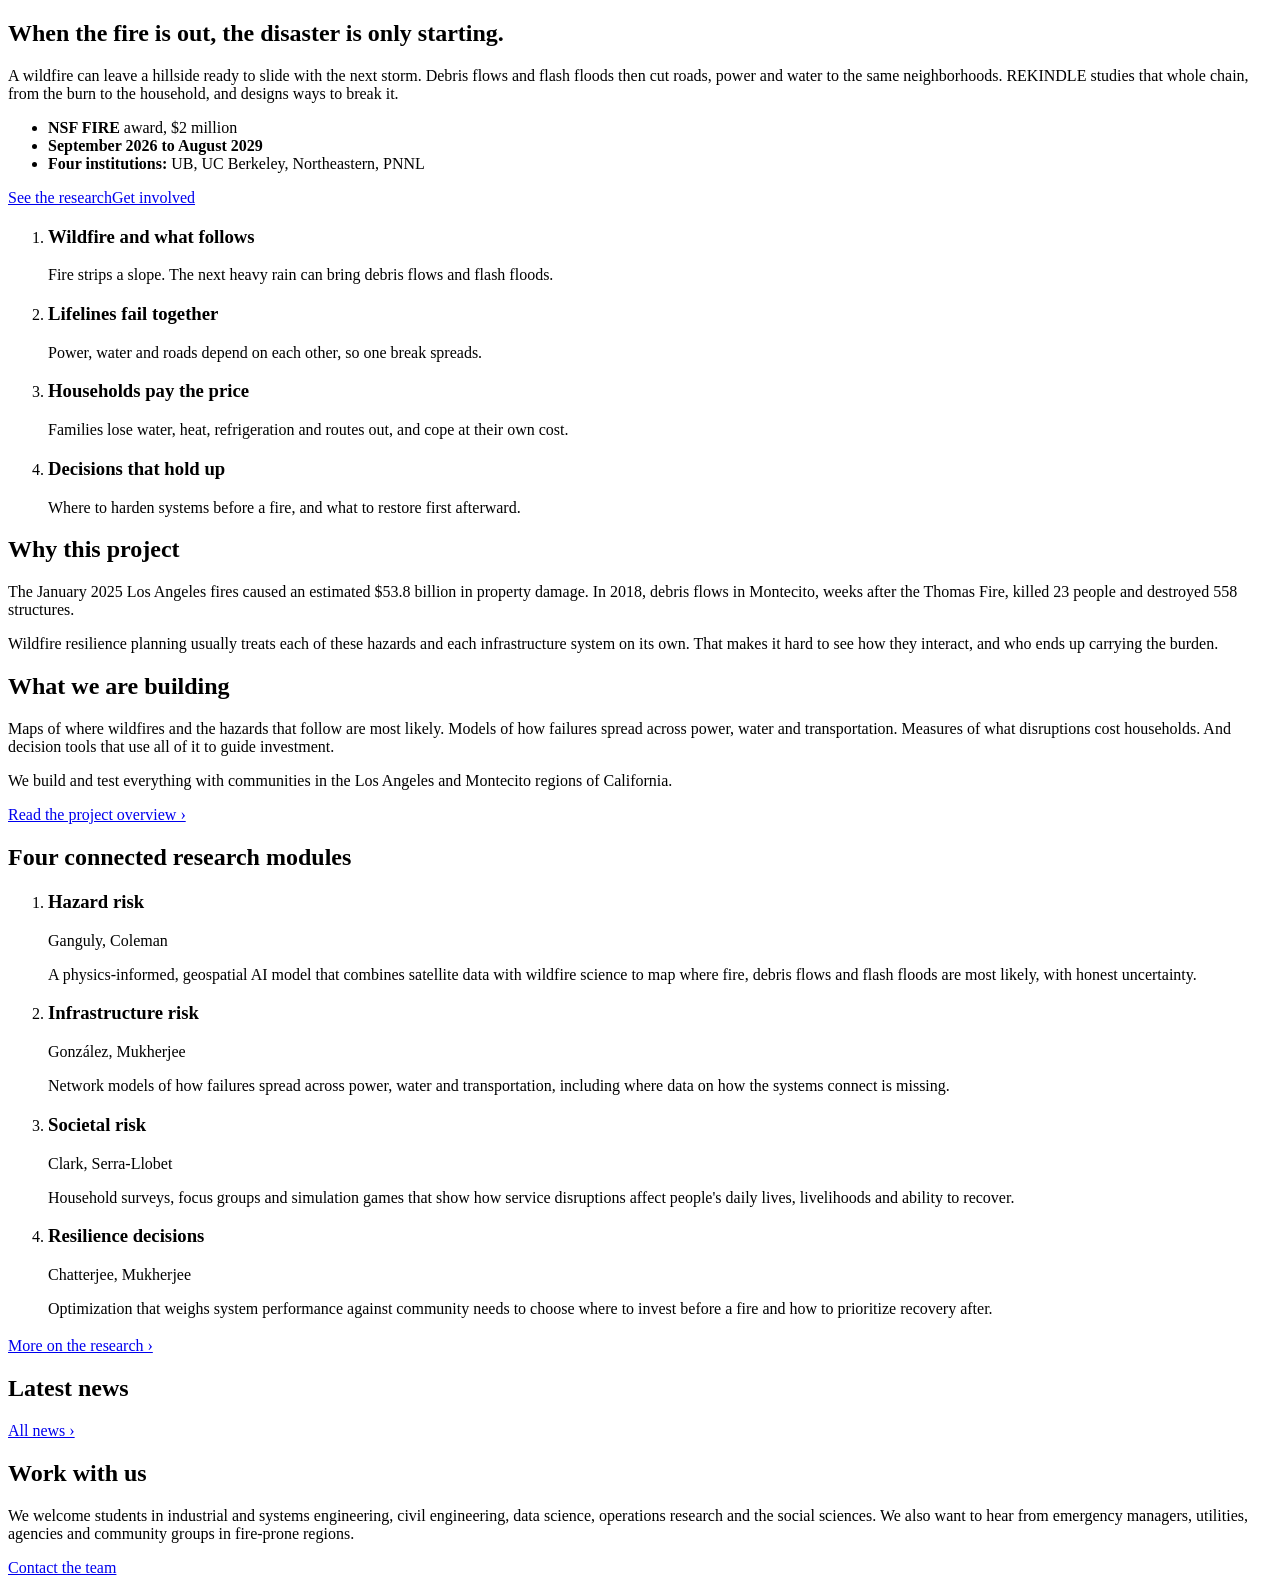
==== index.html @ 33a56a04 "Add files via upload" ====
<!DOCTYPE html>
<html lang="en">
<head>
<meta charset="utf-8">
<meta name="viewport" content="width=device-width, initial-scale=1, viewport-fit=cover">
<title>REKINDLE: cascading wildfire hazards and resilient lifelines</title>
<meta name="description" content="REKINDLE is a UB-led, NSF-funded project on wildfire, the hazards it triggers, and the power, water and transportation systems communities depend on.">
<link rel="preconnect" href="https://fonts.googleapis.com">
<link rel="preconnect" href="https://fonts.gstatic.com" crossorigin>
<link href="https://fonts.googleapis.com/css2?family=Newsreader:opsz,wght@6..72,500;6..72,600;6..72,700&family=Public+Sans:wght@400;600&display=swap" rel="stylesheet">
<link rel="stylesheet" href="assets/style.css">
</head>
<body>
<div id="site-top"></div>
<main>

<section class="hero"><div class="wrap">
  <h1>When the fire is out, the disaster is only starting.</h1>
  <p class="lede">A wildfire can leave a hillside ready to slide with the next storm. Debris flows and flash floods then cut roads, power and water to the same neighborhoods. REKINDLE studies that whole chain, from the burn to the household, and designs ways to break it.</p>
  <ul class="facts">
    <li><b>NSF FIRE</b> award, $2 million</li>
    <li><b>September 2026 to August 2029</b></li>
    <li><b>Four institutions:</b> UB, UC Berkeley, Northeastern, PNNL</li>
  </ul>
  <div class="actions"><a class="btn primary" href="research.html">See the research</a><a class="btn" href="contact.html">Get involved</a></div>
  <ol class="chain" aria-label="How a wildfire disaster cascades">
    <li><h3>Wildfire and what follows</h3><p>Fire strips a slope. The next heavy rain can bring debris flows and flash floods.</p></li>
    <li><h3>Lifelines fail together</h3><p>Power, water and roads depend on each other, so one break spreads.</p></li>
    <li><h3>Households pay the price</h3><p>Families lose water, heat, refrigeration and routes out, and cope at their own cost.</p></li>
    <li><h3>Decisions that hold up</h3><p>Where to harden systems before a fire, and what to restore first afterward.</p></li>
  </ol>
</div></section>

<section class="block alt"><div class="wrap split">
  <div>
    <h2>Why this project</h2>
    <p>The January 2025 Los Angeles fires caused an estimated $53.8 billion in property damage. In 2018, debris flows in Montecito, weeks after the Thomas Fire, killed 23 people and destroyed 558 structures.</p>
    <p>Wildfire resilience planning usually treats each of these hazards and each infrastructure system on its own. That makes it hard to see how they interact, and who ends up carrying the burden.</p>
  </div>
  <div>
    <h2>What we are building</h2>
    <p>Maps of where wildfires and the hazards that follow are most likely. Models of how failures spread across power, water and transportation. Measures of what disruptions cost households. And decision tools that use all of it to guide investment.</p>
    <p>We build and test everything with communities in the Los Angeles and Montecito regions of California.</p>
    <p><a href="project.html">Read the project overview &rsaquo;</a></p>
  </div>
</div></section>

<section class="block"><div class="wrap">
  <h2>Four connected research modules</h2>
  <ol class="modules">
    <li><div><h3>Hazard risk</h3><p class="who">Ganguly, Coleman</p></div><div><p>A physics-informed, geospatial AI model that combines satellite data with wildfire science to map where fire, debris flows and flash floods are most likely, with honest uncertainty.</p></div></li>
    <li><div><h3>Infrastructure risk</h3><p class="who">González, Mukherjee</p></div><div><p>Network models of how failures spread across power, water and transportation, including where data on how the systems connect is missing.</p></div></li>
    <li><div><h3>Societal risk</h3><p class="who">Clark, Serra-Llobet</p></div><div><p>Household surveys, focus groups and simulation games that show how service disruptions affect people's daily lives, livelihoods and ability to recover.</p></div></li>
    <li><div><h3>Resilience decisions</h3><p class="who">Chatterjee, Mukherjee</p></div><div><p>Optimization that weighs system performance against community needs to choose where to invest before a fire and how to prioritize recovery after.</p></div></li>
  </ol>
  <p style="margin-top:1.2rem"><a href="research.html">More on the research &rsaquo;</a></p>
</div></section>

<section class="block alt"><div class="wrap">
  <h2>Latest news</h2>
  <ul class="feed" id="news-latest"></ul>
  <p style="margin-top:1.2rem"><a href="news.html">All news &rsaquo;</a></p>
</div></section>

<section class="block"><div class="wrap split">
  <div><h2>Work with us</h2>
  <p>We welcome students in industrial and systems engineering, civil engineering, data science, operations research and the social sciences. We also want to hear from emergency managers, utilities, agencies and community groups in fire-prone regions.</p></div>
  <div><p><a class="btn primary" href="contact.html">Contact the team</a></p></div>
</div></section>

</main>
<div id="site-bottom"></div>
<script src="assets/data.js"></script>
<script src="assets/site.js"></script>
</body>
</html>
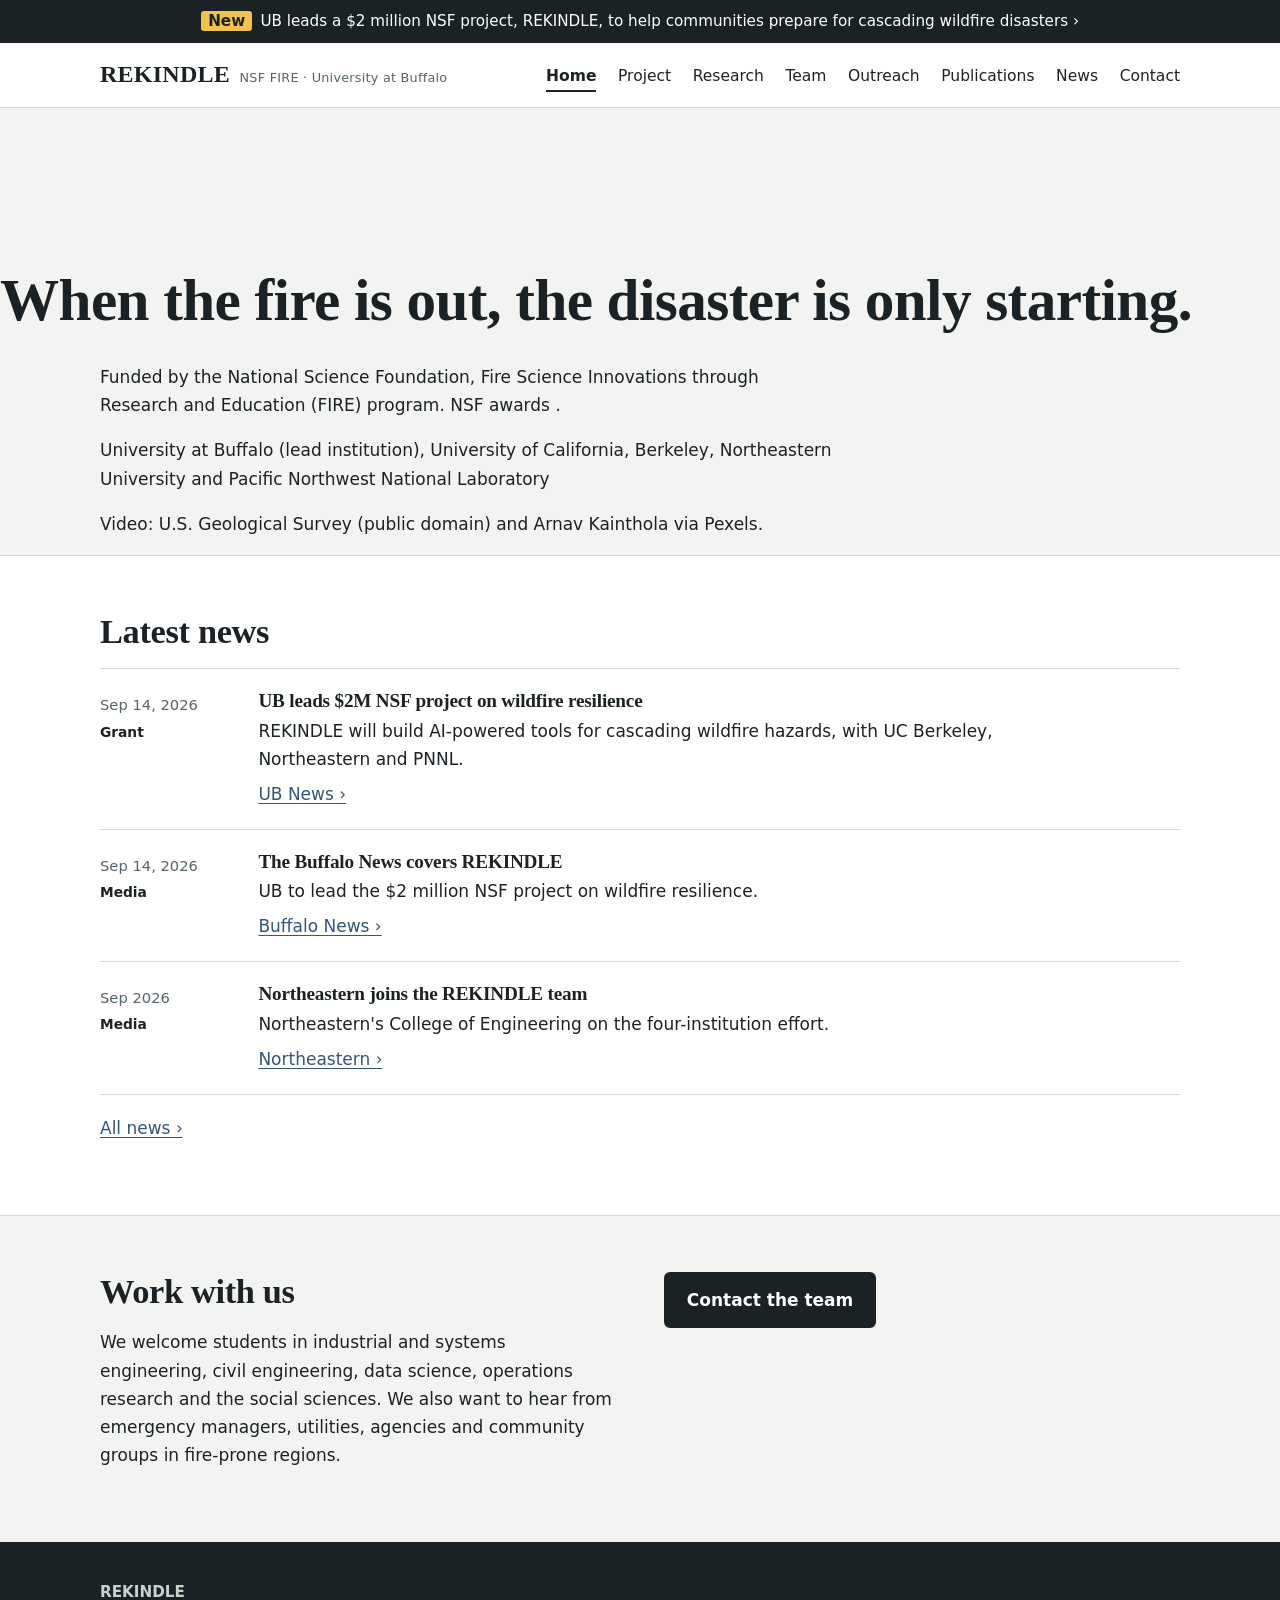
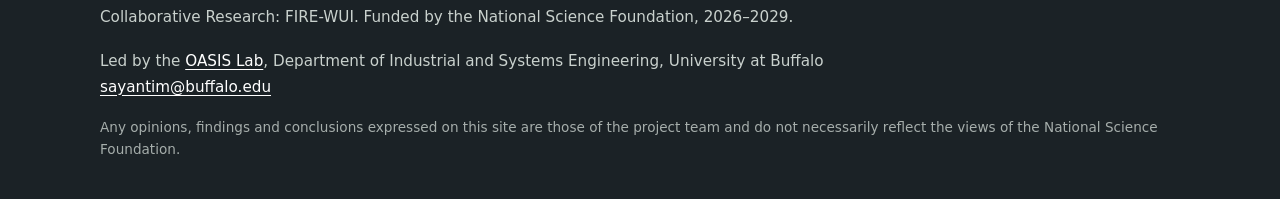
==== commit 19fe40b3: "Add files via upload" ====
--- a/index.html
+++ b/index.html
@@ -3,57 +3,29 @@
 <head>
 <meta charset="utf-8">
 <meta name="viewport" content="width=device-width, initial-scale=1, viewport-fit=cover">
-<title>REKINDLE: cascading wildfire hazards and resilient lifelines</title>
-<meta name="description" content="REKINDLE is a UB-led, NSF-funded project on wildfire, the hazards it triggers, and the power, water and transportation systems communities depend on.">
+<title>REKINDLE: wildfire hazards and resilient lifelines</title>
+<meta name="description" content="REKINDLE is a National Science Foundation project on the cascading disasters that follow wildfires.">
 <link rel="preconnect" href="https://fonts.googleapis.com">
 <link rel="preconnect" href="https://fonts.gstatic.com" crossorigin>
-<link href="https://fonts.googleapis.com/css2?family=Newsreader:opsz,wght@6..72,500;6..72,600;6..72,700&family=Public+Sans:wght@400;600&display=swap" rel="stylesheet">
+<link href="https://fonts.googleapis.com/css2?family=Bricolage+Grotesque:opsz,wght@12..96,600;12..96,700;12..96,800&family=Source+Serif+4:ital,opsz,wght@0,8..60,400;0,8..60,600;1,8..60,400&display=swap" rel="stylesheet">
 <link rel="stylesheet" href="assets/style.css">
 </head>
 <body>
 <div id="site-top"></div>
 <main>
 
-<section class="hero"><div class="wrap">
-  <h1>When the fire is out, the disaster is only starting.</h1>
-  <p class="lede">A wildfire can leave a hillside ready to slide with the next storm. Debris flows and flash floods then cut roads, power and water to the same neighborhoods. REKINDLE studies that whole chain, from the burn to the household, and designs ways to break it.</p>
-  <ul class="facts">
-    <li><b>NSF FIRE</b> award, $2 million</li>
-    <li><b>September 2026 to August 2029</b></li>
-    <li><b>Four institutions:</b> UB, UC Berkeley, Northeastern, PNNL</li>
-  </ul>
-  <div class="actions"><a class="btn primary" href="research.html">See the research</a><a class="btn" href="contact.html">Get involved</a></div>
-  <ol class="chain" aria-label="How a wildfire disaster cascades">
-    <li><h3>Wildfire and what follows</h3><p>Fire strips a slope. The next heavy rain can bring debris flows and flash floods.</p></li>
-    <li><h3>Lifelines fail together</h3><p>Power, water and roads depend on each other, so one break spreads.</p></li>
-    <li><h3>Households pay the price</h3><p>Families lose water, heat, refrigeration and routes out, and cope at their own cost.</p></li>
-    <li><h3>Decisions that hold up</h3><p>Where to harden systems before a fire, and what to restore first afterward.</p></li>
-  </ol>
-</div></section>
+<section class="stage">
+  <div class="screen">
+    <!-- PROJECT VIDEO: save your video as assets/project-video.mp4 and it plays here. Until then this space stays empty. -->
+    <video autoplay muted loop playsinline preload="metadata" aria-label="REKINDLE project video"><source src="assets/project-video.mp4" type="video/mp4"></video>
+    <h1 class="tagline">When the fire is out, the disaster is only starting.</h1>
+  </div>
+</section>
 
-<section class="block alt"><div class="wrap split">
-  <div>
-    <h2>Why this project</h2>
-    <p>The January 2025 Los Angeles fires caused an estimated $53.8 billion in property damage. In 2018, debris flows in Montecito, weeks after the Thomas Fire, killed 23 people and destroyed 558 structures.</p>
-    <p>Wildfire resilience planning usually treats each of these hazards and each infrastructure system on its own. That makes it hard to see how they interact, and who ends up carrying the burden.</p>
-  </div>
-  <div>
-    <h2>What we are building</h2>
-    <p>Maps of where wildfires and the hazards that follow are most likely. Models of how failures spread across power, water and transportation. Measures of what disruptions cost households. And decision tools that use all of it to guide investment.</p>
-    <p>We build and test everything with communities in the Los Angeles and Montecito regions of California.</p>
-    <p><a href="project.html">Read the project overview &rsaquo;</a></p>
-  </div>
-</div></section>
-
-<section class="block"><div class="wrap">
-  <h2>Four connected research modules</h2>
-  <ol class="modules">
-    <li><div><h3>Hazard risk</h3><p class="who">Ganguly, Coleman</p></div><div><p>A physics-informed, geospatial AI model that combines satellite data with wildfire science to map where fire, debris flows and flash floods are most likely, with honest uncertainty.</p></div></li>
-    <li><div><h3>Infrastructure risk</h3><p class="who">González, Mukherjee</p></div><div><p>Network models of how failures spread across power, water and transportation, including where data on how the systems connect is missing.</p></div></li>
-    <li><div><h3>Societal risk</h3><p class="who">Clark, Serra-Llobet</p></div><div><p>Household surveys, focus groups and simulation games that show how service disruptions affect people's daily lives, livelihoods and ability to recover.</p></div></li>
-    <li><div><h3>Resilience decisions</h3><p class="who">Chatterjee, Mukherjee</p></div><div><p>Optimization that weighs system performance against community needs to choose where to invest before a fire and how to prioritize recovery after.</p></div></li>
-  </ol>
-  <p style="margin-top:1.2rem"><a href="research.html">More on the research &rsaquo;</a></p>
+<section class="funding"><div class="wrap">
+  <p>Funded by the National Science Foundation, Fire Science Innovations through Research and Education (FIRE) program. NSF awards <span class="award-numbers"></span>.</p>
+  <p class="insts">University at Buffalo (lead institution), University of California, Berkeley, Northeastern University and Pacific Northwest National Laboratory</p>
+  <p class="credit">Video: U.S. Geological Survey (public domain) and Arnav Kainthola via Pexels.</p>
 </div></section>
 
 <section class="block alt"><div class="wrap">
@@ -72,5 +44,10 @@
 <div id="site-bottom"></div>
 <script src="assets/data.js"></script>
 <script src="assets/site.js"></script>
+<script>
+(function(){var v=document.querySelector(".screen video");if(!v)return;var s=v.querySelector("source");
+function gone(){if(v.parentNode)v.parentNode.removeChild(v);}
+s.addEventListener("error",gone);v.addEventListener("error",gone);})();
+</script>
 </body>
 </html>
--- a/assets/style.css
+++ b/assets/style.css
@@ -0,0 +1,129 @@
+:root{
+  --ash:#F3F4F1; --paper:#FFFFFF; --ink:#1B2226; --muted:#55636A; --line:#D3D9D5;
+  --ember:#C4471F; --steel:#33557A; --moss:#48744C; --char:#1B2226; --amber:#F2C14E;
+  --serif:"Newsreader","Iowan Old Style","Palatino Linotype",Georgia,serif;
+  --sans:"Public Sans","Segoe UI",system-ui,-apple-system,Helvetica,Arial,sans-serif;
+  --wrap:1120px;
+}
+*{box-sizing:border-box}
+html{scroll-behavior:smooth;-webkit-text-size-adjust:100%}
+body{margin:0;background:var(--ash);color:var(--ink);font:400 1.0625rem/1.65 var(--sans);
+  padding-top:env(safe-area-inset-top,0px);padding-bottom:env(safe-area-inset-bottom,0px)}
+a{color:var(--steel);text-underline-offset:3px}
+a:hover{color:var(--ember)}
+:focus-visible{outline:3px solid var(--amber);outline-offset:2px;border-radius:2px}
+.wrap{max-width:var(--wrap);margin:0 auto;padding:0 1.25rem}
+h1,h2,h3{font-family:var(--serif);font-weight:600;line-height:1.15;letter-spacing:-.01em;margin:0 0 .5em}
+h1{font-size:clamp(2.2rem,5.2vw,3.7rem)}
+h2{font-size:clamp(1.6rem,3vw,2.15rem);margin-top:0}
+h3{font-size:1.3rem}
+p{margin:0 0 1em;max-width:68ch}
+.lede{font-family:var(--serif);font-size:1.3rem;line-height:1.55;color:#2c383e;max-width:60ch}
+.muted{color:var(--muted)}
+
+/* announcement + header */
+.banner{background:var(--char);color:#fff;font-size:.95rem}
+.banner a{color:#fff;display:block;padding:.55rem 1.25rem;text-align:center;text-decoration:none}
+.banner a:hover{color:var(--amber)}
+.banner b{background:var(--amber);color:var(--char);padding:.05rem .45rem;border-radius:3px;margin-right:.5rem;font-weight:600}
+header.site{background:var(--paper);border-bottom:1px solid var(--line);position:sticky;top:0;z-index:20}
+header.site .wrap{display:flex;align-items:center;justify-content:space-between;gap:1rem;min-height:64px}
+.brand{font-family:var(--serif);font-size:1.5rem;font-weight:700;color:var(--ink);text-decoration:none;letter-spacing:.01em}
+.brand small{font:400 .8rem var(--sans);color:var(--muted);margin-left:.6rem}
+nav.main ul{list-style:none;display:flex;gap:1.35rem;margin:0;padding:0;flex-wrap:wrap}
+nav.main a{color:var(--ink);text-decoration:none;font-size:.97rem;padding:.35rem 0;border-bottom:2px solid transparent}
+nav.main a:hover{border-color:var(--ember);color:var(--ink)}
+nav.main a[aria-current="page"]{border-color:var(--ink);font-weight:600}
+.menu-btn{display:none;background:none;border:1px solid var(--line);border-radius:6px;padding:.45rem .8rem;font:inherit;cursor:pointer}
+@media(max-width:860px){
+  .menu-btn{display:block}
+  nav.main{display:none;position:absolute;left:0;right:0;top:100%;background:var(--paper);border-bottom:1px solid var(--line)}
+  nav.main.open{display:block}
+  nav.main ul{flex-direction:column;gap:0;padding:.5rem 1.25rem 1rem}
+  nav.main a{display:block;padding:.7rem 0}
+}
+
+/* hero */
+.hero{padding:4.5rem 0 3rem;background:
+  linear-gradient(180deg,var(--paper) 0,var(--ash) 100%)}
+.hero h1{max-width:16ch}
+.facts{display:flex;flex-wrap:wrap;gap:.4rem 2.2rem;margin:1.6rem 0 0;padding:0;list-style:none;color:var(--muted);font-size:.98rem}
+.facts b{color:var(--ink);font-weight:600}
+.actions{display:flex;flex-wrap:wrap;gap:.8rem;margin-top:1.8rem}
+.btn{display:inline-block;padding:.75rem 1.3rem;border-radius:6px;font-weight:600;text-decoration:none;border:2px solid var(--char);color:var(--char);background:transparent}
+.btn.primary{background:var(--char);color:#fff}
+.btn:hover{background:var(--ember);border-color:var(--ember);color:#fff}
+
+/* the cascade: the one memorable element */
+.chain{list-style:none;margin:3.2rem 0 0;padding:0;display:grid;grid-template-columns:repeat(4,1fr);gap:1.4rem;position:relative}
+.chain::before{content:"";position:absolute;left:0;right:0;top:15px;height:4px;
+  background:linear-gradient(90deg,var(--ember) 0 25%,var(--steel) 25% 50%,var(--moss) 50% 75%,var(--char) 75% 100%);
+  transform-origin:left;animation:burn 1.6s cubic-bezier(.3,.1,.2,1) .25s both}
+@keyframes burn{from{transform:scaleX(0)}to{transform:scaleX(1)}}
+.chain li{position:relative;padding-top:2.4rem}
+.chain li::before{content:"";position:absolute;top:6px;left:0;width:22px;height:22px;border-radius:50%;background:var(--c);border:4px solid var(--ash)}
+.chain li:nth-child(1){--c:var(--ember)} .chain li:nth-child(2){--c:var(--steel)}
+.chain li:nth-child(3){--c:var(--moss)} .chain li:nth-child(4){--c:var(--char)}
+.chain h3{font-size:1.15rem;margin-bottom:.25em}
+.chain p{font-size:.96rem;color:var(--muted);margin:0}
+@media(max-width:760px){
+  .chain{grid-template-columns:1fr;gap:1.6rem;padding-left:2.2rem}
+  .chain::before{left:9px;right:auto;top:0;bottom:0;width:4px;height:auto;transform-origin:top;
+    background:linear-gradient(180deg,var(--ember) 0 25%,var(--steel) 25% 50%,var(--moss) 50% 75%,var(--char) 75% 100%);animation-name:burnY}
+  .chain li{padding-top:0}
+  .chain li::before{top:4px;left:-2.2rem}
+}
+@keyframes burnY{from{transform:scaleY(0)}to{transform:scaleY(1)}}
+@media(prefers-reduced-motion:reduce){.chain::before{animation:none}html{scroll-behavior:auto}}
+
+/* sections */
+section.block{padding:3.5rem 0}
+section.block.alt{background:var(--paper);border-block:1px solid var(--line)}
+.split{display:grid;grid-template-columns:1fr 1fr;gap:3rem}
+@media(max-width:860px){.split{grid-template-columns:1fr;gap:1.5rem}}
+.page-head{padding:3.2rem 0 1.6rem}
+.page-head h1{font-size:clamp(2rem,4.2vw,3rem);margin-bottom:.3em}
+
+/* modules as ruled rows */
+.modules{list-style:none;margin:1.5rem 0 0;padding:0}
+.modules li{display:grid;grid-template-columns:11rem 1fr;gap:1.5rem;padding:1.4rem 0 1.4rem 1.2rem;border-top:1px solid var(--line);border-left:5px solid var(--c)}
+.modules li:last-child{border-bottom:1px solid var(--line)}
+.modules li:nth-child(1){--c:var(--ember)} .modules li:nth-child(2){--c:var(--steel)}
+.modules li:nth-child(3){--c:var(--moss)} .modules li:nth-child(4){--c:var(--char)}
+.modules h3{margin:0;font-size:1.2rem}
+.modules .who{font-size:.9rem;color:var(--muted);margin-top:.4rem}
+.modules p{margin:0 0 .6em}
+@media(max-width:760px){.modules li{grid-template-columns:1fr;gap:.4rem}}
+.hypo{font-size:.97rem;color:var(--muted)}
+
+/* people */
+.people{display:grid;grid-template-columns:repeat(auto-fill,minmax(250px,1fr));gap:1.8rem 1.6rem;margin-top:1.5rem}
+.person{display:flex;gap:1rem;align-items:flex-start}
+.avatar{flex:none;width:64px;height:64px;border-radius:50%;background:var(--char);color:#fff;display:grid;place-items:center;font:600 1.25rem var(--serif);overflow:hidden}
+.avatar img{width:100%;height:100%;object-fit:cover}
+.person h3{font-size:1.1rem;margin:0}
+.person .role{font-size:.92rem;color:var(--muted);margin:.1rem 0 0}
+.person .inst{font-size:.92rem;margin:0}
+.tag{display:inline-block;font-size:.8rem;font-weight:600;padding:.1rem .55rem;border-radius:99px;border:1px solid var(--line);margin:.35rem .3rem 0 0;background:var(--paper)}
+.partners{columns:2 280px;column-gap:2.5rem;padding-left:1.1rem;margin:1rem 0 0}
+.partners li{break-inside:avoid;margin-bottom:.45rem}
+
+/* news / publications lists */
+.filters{display:flex;flex-wrap:wrap;gap:.5rem;margin:1rem 0 1.6rem}
+.filters button{font:inherit;font-size:.94rem;padding:.4rem 1rem;border-radius:99px;border:1px solid var(--line);background:var(--paper);cursor:pointer}
+.filters button[aria-pressed="true"]{background:var(--char);color:#fff;border-color:var(--char)}
+.feed{list-style:none;margin:0;padding:0}
+.feed li{display:grid;grid-template-columns:8.5rem 1fr;gap:1.4rem;padding:1.3rem 0;border-top:1px solid var(--line)}
+.feed li:last-child{border-bottom:1px solid var(--line)}
+.feed time{font-size:.92rem;color:var(--muted)}
+.feed .kind{display:block;font-weight:600;color:var(--ink);font-size:.86rem;margin-top:.15rem}
+.feed h3{font-size:1.2rem;margin:0 0 .25em}
+.feed p{margin:0 0 .4em}
+@media(max-width:640px){.feed li{grid-template-columns:1fr;gap:.3rem}}
+.empty{padding:1.2rem 1.4rem;border:1px dashed #a9b3ae;border-radius:8px;background:var(--paper);color:var(--muted)}
+
+/* contact */
+address{font-style:normal;line-height:1.7}
+footer.site{background:var(--char);color:#c9d1cd;padding:2.4rem 0;margin-top:0;font-size:.95rem}
+footer.site a{color:#fff}
+footer.site .cols{display:flex;flex-wrap:wrap;justify-content:space-between;gap:1.2rem}
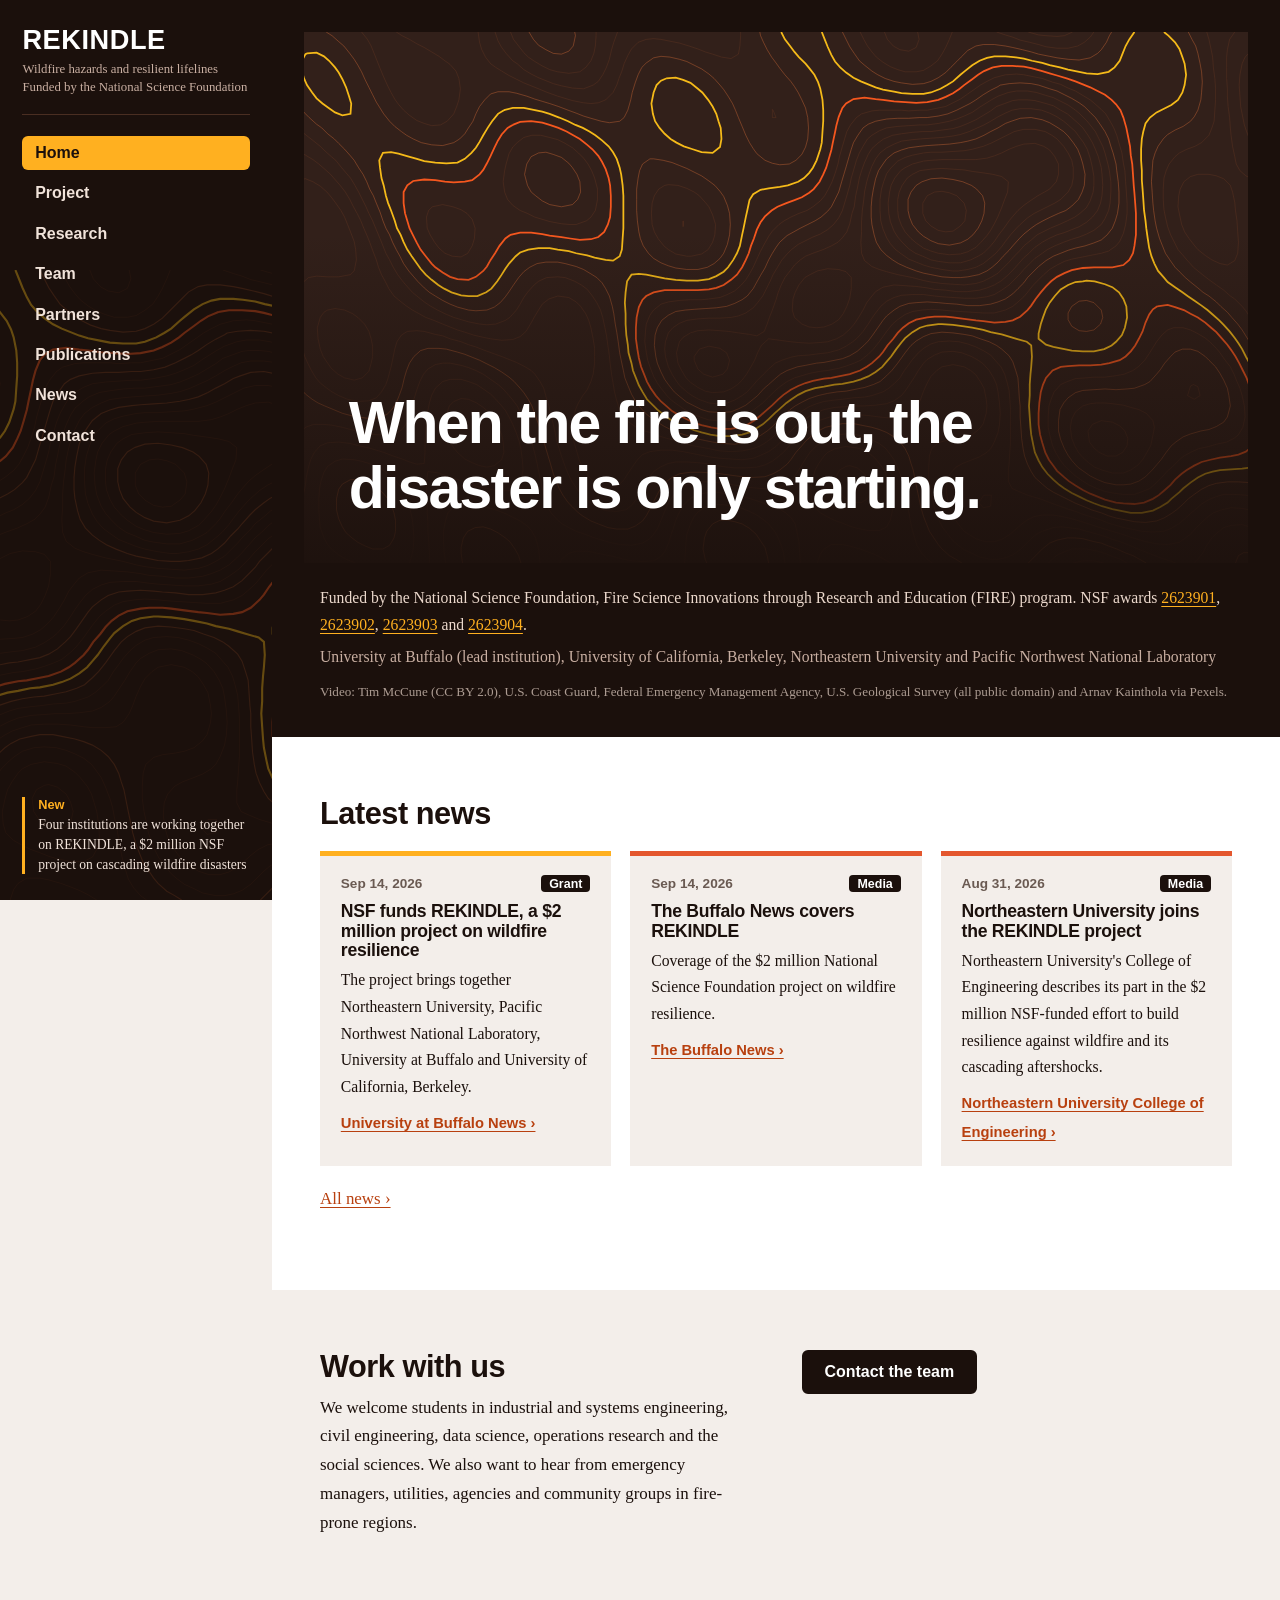
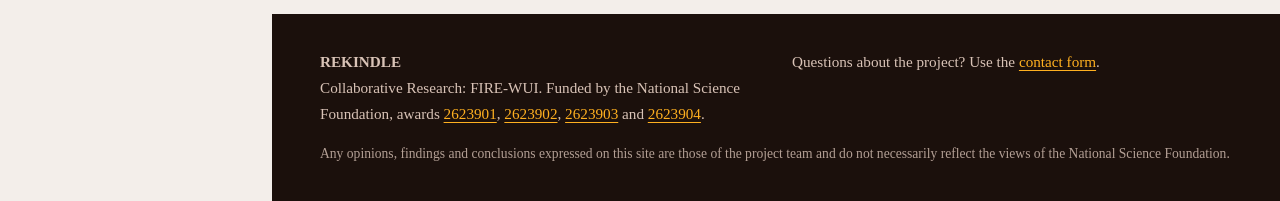
==== commit 2a9fe397: "Add files via upload" ====
--- a/index.html
+++ b/index.html
@@ -17,7 +17,8 @@
 <section class="stage">
   <div class="screen">
     <!-- PROJECT VIDEO: save your video as assets/project-video.mp4 and it plays here. Until then this space stays empty. -->
-    <video autoplay muted loop playsinline preload="metadata" aria-label="REKINDLE project video"><source src="assets/project-video.mp4" type="video/mp4"></video>
+    <video id="hero-video" autoplay muted loop playsinline preload="metadata" aria-label="REKINDLE project video"><source src="assets/project-video.mp4" type="video/mp4"></video>
+    <button class="sound" id="sound" type="button" aria-pressed="false" hidden>Sound on</button>
     <h1 class="tagline">When the fire is out, the disaster is only starting.</h1>
   </div>
 </section>
@@ -25,7 +26,7 @@
 <section class="funding"><div class="wrap">
   <p>Funded by the National Science Foundation, Fire Science Innovations through Research and Education (FIRE) program. NSF awards <span class="award-numbers"></span>.</p>
   <p class="insts">University at Buffalo (lead institution), University of California, Berkeley, Northeastern University and Pacific Northwest National Laboratory</p>
-  <p class="credit">Video: U.S. Geological Survey (public domain) and Arnav Kainthola via Pexels.</p>
+  <p class="credit">Video: Tim McCune (CC BY 2.0), U.S. Coast Guard, Federal Emergency Management Agency, U.S. Geological Survey (all public domain) and Arnav Kainthola via Pexels.</p>
 </div></section>
 
 <section class="block alt"><div class="wrap">
@@ -47,6 +48,9 @@
 <script>
 (function(){var v=document.querySelector(".screen video");if(!v)return;var s=v.querySelector("source");
 function gone(){if(v.parentNode)v.parentNode.removeChild(v);}
+v.addEventListener("playing",function(){v.parentNode.classList.add("playing");var b=document.getElementById("sound");if(b)b.hidden=false;});
+var sb=document.getElementById("sound");
+if(sb)sb.addEventListener("click",function(){v.muted=!v.muted;if(!v.muted)v.play();sb.textContent=v.muted?"Sound on":"Sound off";sb.setAttribute("aria-pressed",String(!v.muted));});
 s.addEventListener("error",gone);v.addEventListener("error",gone);})();
 </script>
 </body>
--- a/assets/style.css
+++ b/assets/style.css
@@ -1,129 +1,189 @@
+/* REKINDLE site styles: left-rail layout, topographic motif */
 :root{
-  --ash:#F3F4F1; --paper:#FFFFFF; --ink:#1B2226; --muted:#55636A; --line:#D3D9D5;
-  --ember:#C4471F; --steel:#33557A; --moss:#48744C; --char:#1B2226; --amber:#F2C14E;
-  --serif:"Newsreader","Iowan Old Style","Palatino Linotype",Georgia,serif;
-  --sans:"Public Sans","Segoe UI",system-ui,-apple-system,Helvetica,Arial,sans-serif;
-  --wrap:1120px;
+  --night:#1B100C; --night2:#32201A; --slate:#F3EEEA; --paper:#FFFFFF; --ink:#1B100C;
+  --mute:#6A5A52; --line:#DACDC5; --teal:#B8400F; --tealsoft:#F8DCCB; --gold:#FFB020;
+  --burn:#E4572E; --water:#A3231B; --soil:#6B4A3A;
+  --rail:272px;
+  --head:"Bricolage Grotesque","Trebuchet MS",sans-serif;
+  --body:"Source Serif 4",Georgia,serif;
 }
 *{box-sizing:border-box}
-html{scroll-behavior:smooth;-webkit-text-size-adjust:100%}
-body{margin:0;background:var(--ash);color:var(--ink);font:400 1.0625rem/1.65 var(--sans);
-  padding-top:env(safe-area-inset-top,0px);padding-bottom:env(safe-area-inset-bottom,0px)}
-a{color:var(--steel);text-underline-offset:3px}
-a:hover{color:var(--ember)}
-:focus-visible{outline:3px solid var(--amber);outline-offset:2px;border-radius:2px}
-.wrap{max-width:var(--wrap);margin:0 auto;padding:0 1.25rem}
-h1,h2,h3{font-family:var(--serif);font-weight:600;line-height:1.15;letter-spacing:-.01em;margin:0 0 .5em}
-h1{font-size:clamp(2.2rem,5.2vw,3.7rem)}
-h2{font-size:clamp(1.6rem,3vw,2.15rem);margin-top:0}
-h3{font-size:1.3rem}
-p{margin:0 0 1em;max-width:68ch}
-.lede{font-family:var(--serif);font-size:1.3rem;line-height:1.55;color:#2c383e;max-width:60ch}
-.muted{color:var(--muted)}
+html{scroll-behavior:smooth}
+body{margin:0;background:var(--slate);color:var(--ink);font:400 1.06rem/1.7 var(--body);padding-left:var(--rail);-webkit-font-smoothing:antialiased}
+img{max-width:100%;display:block}
+a{color:var(--teal);text-underline-offset:3px}
+a:hover{color:var(--burn)}
+:focus-visible{outline:3px solid var(--gold);outline-offset:2px}
+h1,h2,h3{font-family:var(--head);line-height:1.12;margin:0 0 .6rem;letter-spacing:-.015em;font-weight:700}
+h1{font-size:clamp(2.2rem,4.6vw,3.9rem);font-weight:800;letter-spacing:-.03em}
+h2{font-size:clamp(1.5rem,2.4vw,2rem)}
+h3{font-size:1.2rem}
+p{margin:0 0 1rem;max-width:68ch}
+.muted{color:var(--mute)}
+.wrap{max-width:1040px;margin:0 auto;padding:0 clamp(1.25rem,4vw,3rem)}
 
-/* announcement + header */
-.banner{background:var(--char);color:#fff;font-size:.95rem}
-.banner a{color:#fff;display:block;padding:.55rem 1.25rem;text-align:center;text-decoration:none}
-.banner a:hover{color:var(--amber)}
-.banner b{background:var(--amber);color:var(--char);padding:.05rem .45rem;border-radius:3px;margin-right:.5rem;font-weight:600}
-header.site{background:var(--paper);border-bottom:1px solid var(--line);position:sticky;top:0;z-index:20}
-header.site .wrap{display:flex;align-items:center;justify-content:space-between;gap:1rem;min-height:64px}
-.brand{font-family:var(--serif);font-size:1.5rem;font-weight:700;color:var(--ink);text-decoration:none;letter-spacing:.01em}
-.brand small{font:400 .8rem var(--sans);color:var(--muted);margin-left:.6rem}
-nav.main ul{list-style:none;display:flex;gap:1.35rem;margin:0;padding:0;flex-wrap:wrap}
-nav.main a{color:var(--ink);text-decoration:none;font-size:.97rem;padding:.35rem 0;border-bottom:2px solid transparent}
-nav.main a:hover{border-color:var(--ember);color:var(--ink)}
-nav.main a[aria-current="page"]{border-color:var(--ink);font-weight:600}
-.menu-btn{display:none;background:none;border:1px solid var(--line);border-radius:6px;padding:.45rem .8rem;font:inherit;cursor:pointer}
-@media(max-width:860px){
+/* ---------- left rail ---------- */
+.rail{position:fixed;inset:0 auto 0 0;width:var(--rail);background:var(--night);color:#F1E3DA;display:flex;flex-direction:column;padding:1.6rem 1.4rem;z-index:20;overflow-y:auto}
+.rail::before{content:"";position:absolute;inset:0;background:url(contours.svg) 70% 100%/auto 70% no-repeat;opacity:.35;pointer-events:none}
+.rail>*{position:relative}
+.brand{display:block;text-decoration:none;color:#fff;font:800 1.7rem/1 var(--head);letter-spacing:.02em;padding-bottom:1.1rem;border-bottom:1px solid #4A2E22}
+.brand small{display:block;margin-top:.5rem;font:400 .8rem/1.4 var(--body);letter-spacing:0;color:#C9AFA2}
+.rail nav{margin-top:1.2rem}
+.rail ul{list-style:none;margin:0;padding:0}
+.rail nav a{display:block;padding:.5rem .8rem;margin:.1rem 0;border-radius:6px;color:#F1E3DA;text-decoration:none;font:600 1rem var(--head)}
+.rail nav a:hover{background:var(--night2);color:#fff}
+.rail nav a[aria-current=page]{background:var(--gold);color:var(--night)}
+.menu-btn{display:none;background:none;color:#fff;border:1px solid #6A4533;border-radius:6px;padding:.45rem .8rem;font:600 .95rem var(--head);cursor:pointer}
+.rail .note{margin-top:auto;padding-top:1.4rem;font-size:.85rem;line-height:1.45}
+.rail .note a{display:block;text-decoration:none;color:#F1E3DA;border-left:3px solid var(--gold);padding-left:.8rem}
+.rail .note a:hover{color:#fff}
+.rail .note b{display:block;color:var(--gold);font:700 .8rem var(--head);margin-bottom:.2rem}
+
+/* ---------- buttons ---------- */
+.btn{display:inline-block;padding:.7rem 1.3rem;border-radius:6px;border:2px solid currentColor;text-decoration:none;font:700 1rem var(--head);color:inherit}
+.btn.primary{background:var(--night);border-color:var(--night);color:#fff}
+.btn.primary:hover{background:var(--burn);border-color:var(--burn);color:#fff}
+
+/* ---------- home: video stage ---------- */
+.stage{background:var(--night);padding:clamp(1rem,2.5vw,2rem) clamp(1rem,2.5vw,2rem) 0}
+.screen{position:relative;aspect-ratio:16/9;max-height:78vh;width:100%;background:var(--night2) url(contours.svg) 65% 50%/cover no-repeat;overflow:hidden}
+.screen video{position:absolute;inset:0;width:100%;height:100%;object-fit:cover}
+.screen::after{content:"";position:absolute;inset:0;background:linear-gradient(0deg,rgba(27,16,12,.88) 0%,rgba(27,16,12,.35) 38%,rgba(27,16,12,0) 62%);pointer-events:none}
+.tagline{position:absolute;left:clamp(1.2rem,3.5vw,3rem);right:clamp(1.2rem,3.5vw,3rem);bottom:clamp(1.2rem,3.5vw,2.6rem);z-index:2;color:#fff;margin:0;max-width:20ch;text-wrap:balance}
+.funding{background:var(--night);color:#EBD8CC;padding:1.4rem 0 1.8rem;font-size:.98rem}
+.funding p{margin:0 0 .35rem;max-width:none}
+.funding a{color:var(--gold)}
+.funding .insts{color:#C9AFA2}
+
+/* ---------- project: awards table ---------- */
+.award-wrap{overflow-x:auto;margin-top:.8rem}
+.award-wrap table{width:100%;border-collapse:collapse;font-size:.98rem;min-width:560px}
+.award-wrap th,.award-wrap td{text-align:left;padding:.6rem .7rem;border-bottom:1px solid var(--line);vertical-align:top}
+.award-wrap th{font:700 .88rem var(--head);border-bottom:2px solid var(--night)}
+
+/* ---------- team: investigator cards ---------- */
+.inv{list-style:none;margin:1.2rem 0 0;padding:0;display:grid;grid-template-columns:repeat(auto-fill,minmax(230px,1fr));gap:1.4rem}
+.inv>li{margin:0;background:var(--slate);border-top:5px solid var(--burn);padding:1.3rem 1.2rem 1.2rem;display:flex;flex-direction:column;gap:.15rem}
+.inv .ph{position:relative;width:96px;height:96px;border-radius:12px;background:var(--tealsoft);color:var(--teal);display:grid;place-items:center;font:800 1.3rem var(--head);overflow:hidden;margin-bottom:.8rem}
+.inv .ph img{position:absolute;inset:0;width:100%;height:100%;object-fit:cover}
+.inv h3{margin:0}
+.inv .inst{margin:0}
+.inv p{margin:0;max-width:none;overflow-wrap:anywhere}
+.inv .mail{font:600 .92rem var(--head);margin-top:.4rem}
+
+/* ---------- partners: logo wall ---------- */
+.logos{list-style:none;margin:1.6rem 0 0;padding:0;display:grid;grid-template-columns:repeat(auto-fill,minmax(240px,1fr));gap:1.2rem}
+.logos li{margin:0}
+.logos a{display:flex;align-items:center;justify-content:center;height:150px;background:#fff;border:1px solid var(--line);border-top:5px solid var(--burn);padding:1.2rem 1.6rem;text-decoration:none;color:var(--ink);font:700 1.05rem var(--head);text-align:center}
+.logos a:hover{border-top-color:var(--gold)}
+.logos img{max-width:100%;max-height:100%;width:auto;height:auto;object-fit:contain}
+
+/* ---------- pages ---------- */
+.page-head{background:linear-gradient(90deg,rgba(27,16,12,.9) 0%,rgba(27,16,12,.6) 50%,rgba(27,16,12,0) 85%),var(--night) url(contours.svg) 80% 40%/cover no-repeat;color:#fff;padding:clamp(2.5rem,6vw,4.5rem) 0 clamp(2rem,4vw,3rem)}
+.page-head h1{font-size:clamp(2rem,4vw,3rem);margin-bottom:.8rem}
+.page-head .lede{color:#EBD8CC;font-size:1.15rem;max-width:60ch;margin:0}
+.page-head a{color:var(--gold)}
+.block{padding:clamp(2.25rem,5vw,3.75rem) 0;background:var(--slate)}
+.block.alt{background:var(--paper)}
+.split{display:grid;grid-template-columns:1fr 1fr;gap:clamp(1.5rem,4vw,3.5rem)}
+.split>div>h2+*{margin-top:.2rem}
+ol{padding-left:1.3rem}
+li{margin-bottom:.4rem}
+address{font-style:normal;border-left:4px solid var(--teal);padding-left:1rem}
+figure img{border-radius:4px}
+.empty{border:2px dashed var(--line);border-radius:6px;padding:1.2rem 1.4rem;color:var(--mute);background:rgba(255,255,255,.5)}
+
+/* ---------- people: roster ---------- */
+.people{display:block;margin-top:1rem;border-top:2px solid var(--night)}
+.person{display:grid;grid-template-columns:72px 1fr;gap:1.2rem;align-items:center;padding:1rem .2rem;border-bottom:1px solid var(--line)}
+.avatar{position:relative;width:64px;height:64px;border-radius:12px;background:var(--tealsoft);color:var(--teal);display:grid;place-items:center;font:800 1.05rem var(--head);overflow:hidden}
+.avatar img{position:absolute;inset:0;width:100%;height:100%;object-fit:cover}
+.person h3{margin:0}
+.person p{margin:0;max-width:none}
+.role{color:var(--ink);font-size:.98rem}
+.inst{color:var(--teal);font:600 .9rem var(--head)}
+
+/* ---------- news and publications: cards ---------- */
+.feed{list-style:none;margin:1.2rem 0 0;padding:0;display:grid;grid-template-columns:repeat(auto-fill,minmax(290px,1fr));gap:1.2rem}
+.feed>li{margin:0;background:var(--paper);border-top:5px solid var(--water);padding:1.2rem 1.3rem;display:flex;flex-direction:column;gap:.6rem}
+.block.alt .feed>li{background:var(--slate)}
+.feed>li[data-type=Grant]{border-color:var(--gold)}
+.feed>li[data-type=Media]{border-color:var(--burn)}
+.feed>li>div:first-child{display:flex;justify-content:space-between;align-items:center;gap:.6rem;font:600 .85rem var(--head);color:var(--mute)}
+.kind{background:var(--night);color:#fff;border-radius:4px;padding:.1rem .5rem;font:700 .78rem var(--head)}
+.feed h3{font-size:1.1rem;margin:0 0 .4rem}
+.feed p{font-size:.98rem;margin:0 0 .5rem}
+.feed a{font:700 .92rem var(--head)}
+.filters{display:flex;flex-wrap:wrap;gap:.5rem;margin-top:1.4rem}
+.filters button{font:700 .9rem var(--head);background:transparent;color:#fff;border:1.5px solid #8A5A44;border-radius:6px;padding:.4rem 1rem;cursor:pointer}
+.filters button[aria-pressed=true]{background:var(--gold);border-color:var(--gold);color:var(--night)}
+.feed>li[hidden]{display:none}
+
+/* ---------- footer ---------- */
+footer.site{background:var(--night);color:#D9C3B7;padding:2.2rem 0;font-size:.95rem}
+footer.site a{color:var(--gold)}
+footer.site .cols{display:grid;grid-template-columns:1fr 1fr;gap:2rem}
+footer.site p{max-width:none}
+
+/* ---------- small screens ---------- */
+@media (max-width:960px){
+  body{padding-left:0}
+  .rail{position:sticky;top:0;inset:auto;width:100%;height:auto;flex-direction:row;flex-wrap:wrap;align-items:center;justify-content:space-between;padding:.8rem 1.1rem;overflow:visible}
+  .rail::before{display:none}
+  .brand{border:0;padding:0;font-size:1.35rem}
+  .brand small{display:none}
   .menu-btn{display:block}
-  nav.main{display:none;position:absolute;left:0;right:0;top:100%;background:var(--paper);border-bottom:1px solid var(--line)}
-  nav.main.open{display:block}
-  nav.main ul{flex-direction:column;gap:0;padding:.5rem 1.25rem 1rem}
-  nav.main a{display:block;padding:.7rem 0}
+  .rail nav{display:none;width:100%;margin-top:.8rem}
+  .rail nav.open{display:block}
+  .rail .note{display:none}
 }
+@media (max-width:760px){
+  .split,footer.site .cols{grid-template-columns:1fr}
+  .person{grid-template-columns:52px 1fr}
+}
+@media (prefers-reduced-motion:reduce){html{scroll-behavior:auto}}
 
-/* hero */
-.hero{padding:4.5rem 0 3rem;background:
-  linear-gradient(180deg,var(--paper) 0,var(--ash) 100%)}
-.hero h1{max-width:16ch}
-.facts{display:flex;flex-wrap:wrap;gap:.4rem 2.2rem;margin:1.6rem 0 0;padding:0;list-style:none;color:var(--muted);font-size:.98rem}
-.facts b{color:var(--ink);font-weight:600}
-.actions{display:flex;flex-wrap:wrap;gap:.8rem;margin-top:1.8rem}
-.btn{display:inline-block;padding:.75rem 1.3rem;border-radius:6px;font-weight:600;text-decoration:none;border:2px solid var(--char);color:var(--char);background:transparent}
-.btn.primary{background:var(--char);color:#fff}
-.btn:hover{background:var(--ember);border-color:var(--ember);color:#fff}
+/* ---------- wildfire data page ---------- */
+.toggle{display:inline-flex;gap:.5rem;align-items:center;margin:.4rem 0 1rem;font:600 .95rem var(--head);cursor:pointer}
+.toggle input{width:1.1rem;height:1.1rem;accent-color:var(--burn)}
+.map-wrap{position:relative;background:var(--slate);border:1px solid var(--line);padding:.5rem}
+.usmap{width:100%;height:auto;display:block}
+.usmap .st{fill:#D9CCC3}
+.usmap .bd{fill:none;stroke:#fff;stroke-width:1.2}
+.usmap .dot{fill-opacity:.8;stroke:#fff;stroke-width:1}
+.usmap .dot.ring{fill:none;stroke:#6B4A3A;stroke-width:1.6}
+.usmap .dot:focus{outline:none;stroke:#1B100C;stroke-width:3}
+.tip{position:absolute;transform:translate(-50%,calc(-100% - 10px));background:var(--night);color:#fff;font:400 .85rem/1.45 var(--body);padding:.55rem .75rem;border-radius:4px;pointer-events:none;width:210px;z-index:5}
+.legend{list-style:none;display:flex;flex-wrap:wrap;gap:.4rem 1.2rem;margin:.9rem 0 0;padding:0;font:600 .88rem var(--head)}
+.legend li{margin:0;display:flex;align-items:center;gap:.45rem}
+.legend i{display:inline-block;width:.9rem;height:.9rem;border-radius:50%}
+.legend i.ring{border:2px solid #6B4A3A}
+.tbl-wrap{overflow-x:auto;margin-top:.6rem}
+.tbl{width:100%;border-collapse:collapse;font-size:.95rem;min-width:640px}
+.tbl th,.tbl td{text-align:left;padding:.55rem .7rem;border-bottom:1px solid var(--line);vertical-align:top}
+.tbl th{font:700 .88rem var(--head);border-bottom:2px solid var(--night)}
+.tbl .num{text-align:right;white-space:nowrap}
+.source{font-size:.88rem;color:var(--mute);margin-top:1rem;max-width:80ch}
+.chart svg{width:100%;height:auto;display:block}
+.bars .lab{font:600 13px var(--head);fill:var(--ink)}
+.bars .val{font:600 13px var(--head);fill:var(--mute)}
+.links{list-style:none;padding:0;margin:1rem 0 0;display:grid;grid-template-columns:1fr 1fr;gap:1rem}
+.links li{margin:0;background:var(--paper);border-top:4px solid var(--burn);padding:1rem 1.2rem;font-size:.98rem}
+.links a{font:700 1rem var(--head)}
+@media (max-width:760px){.links{grid-template-columns:1fr}}
 
-/* the cascade: the one memorable element */
-.chain{list-style:none;margin:3.2rem 0 0;padding:0;display:grid;grid-template-columns:repeat(4,1fr);gap:1.4rem;position:relative}
-.chain::before{content:"";position:absolute;left:0;right:0;top:15px;height:4px;
-  background:linear-gradient(90deg,var(--ember) 0 25%,var(--steel) 25% 50%,var(--moss) 50% 75%,var(--char) 75% 100%);
-  transform-origin:left;animation:burn 1.6s cubic-bezier(.3,.1,.2,1) .25s both}
-@keyframes burn{from{transform:scaleX(0)}to{transform:scaleX(1)}}
-.chain li{position:relative;padding-top:2.4rem}
-.chain li::before{content:"";position:absolute;top:6px;left:0;width:22px;height:22px;border-radius:50%;background:var(--c);border:4px solid var(--ash)}
-.chain li:nth-child(1){--c:var(--ember)} .chain li:nth-child(2){--c:var(--steel)}
-.chain li:nth-child(3){--c:var(--moss)} .chain li:nth-child(4){--c:var(--char)}
-.chain h3{font-size:1.15rem;margin-bottom:.25em}
-.chain p{font-size:.96rem;color:var(--muted);margin:0}
-@media(max-width:760px){
-  .chain{grid-template-columns:1fr;gap:1.6rem;padding-left:2.2rem}
-  .chain::before{left:9px;right:auto;top:0;bottom:0;width:4px;height:auto;transform-origin:top;
-    background:linear-gradient(180deg,var(--ember) 0 25%,var(--steel) 25% 50%,var(--moss) 50% 75%,var(--char) 75% 100%);animation-name:burnY}
-  .chain li{padding-top:0}
-  .chain li::before{top:4px;left:-2.2rem}
-}
-@keyframes burnY{from{transform:scaleY(0)}to{transform:scaleY(1)}}
-@media(prefers-reduced-motion:reduce){.chain::before{animation:none}html{scroll-behavior:auto}}
+/* investigators: role, title, interests, links */
+.inv.wide{grid-template-columns:repeat(auto-fill,minmax(300px,1fr))}
+.inv .role{font:700 .8rem var(--head);letter-spacing:.04em;text-transform:uppercase;color:var(--burn);margin:0 0 .35rem}
+.inv .ttl{margin:.1rem 0 0;font-weight:600}
+.inv .int{margin:.55rem 0 0;font-size:.95rem}
+.inv .int b{font:700 .8rem var(--head);display:block;letter-spacing:.03em;text-transform:uppercase;color:var(--muted,#6b5d55)}
+.inv .links{font:600 .92rem var(--head);margin-top:.6rem;display:flex;flex-direction:column;gap:.15rem}
+/* external collaborators */
+.collab{list-style:none;margin:1.4rem 0 0;padding:0;display:grid;grid-template-columns:repeat(auto-fill,minmax(200px,1fr));gap:1.1rem}
+.collab li{margin:0}
+.collab .tile{display:flex;align-items:center;justify-content:center;height:130px;background:#fff;border:1px solid var(--line);padding:.9rem 1.1rem}
+.collab img{max-width:100%;max-height:100%;width:auto;height:auto;object-fit:contain}
+.collab p{margin:.45rem 0 0;font-size:.88rem;text-align:center;max-width:none}
 
-/* sections */
-section.block{padding:3.5rem 0}
-section.block.alt{background:var(--paper);border-block:1px solid var(--line)}
-.split{display:grid;grid-template-columns:1fr 1fr;gap:3rem}
-@media(max-width:860px){.split{grid-template-columns:1fr;gap:1.5rem}}
-.page-head{padding:3.2rem 0 1.6rem}
-.page-head h1{font-size:clamp(2rem,4.2vw,3rem);margin-bottom:.3em}
-
-/* modules as ruled rows */
-.modules{list-style:none;margin:1.5rem 0 0;padding:0}
-.modules li{display:grid;grid-template-columns:11rem 1fr;gap:1.5rem;padding:1.4rem 0 1.4rem 1.2rem;border-top:1px solid var(--line);border-left:5px solid var(--c)}
-.modules li:last-child{border-bottom:1px solid var(--line)}
-.modules li:nth-child(1){--c:var(--ember)} .modules li:nth-child(2){--c:var(--steel)}
-.modules li:nth-child(3){--c:var(--moss)} .modules li:nth-child(4){--c:var(--char)}
-.modules h3{margin:0;font-size:1.2rem}
-.modules .who{font-size:.9rem;color:var(--muted);margin-top:.4rem}
-.modules p{margin:0 0 .6em}
-@media(max-width:760px){.modules li{grid-template-columns:1fr;gap:.4rem}}
-.hypo{font-size:.97rem;color:var(--muted)}
-
-/* people */
-.people{display:grid;grid-template-columns:repeat(auto-fill,minmax(250px,1fr));gap:1.8rem 1.6rem;margin-top:1.5rem}
-.person{display:flex;gap:1rem;align-items:flex-start}
-.avatar{flex:none;width:64px;height:64px;border-radius:50%;background:var(--char);color:#fff;display:grid;place-items:center;font:600 1.25rem var(--serif);overflow:hidden}
-.avatar img{width:100%;height:100%;object-fit:cover}
-.person h3{font-size:1.1rem;margin:0}
-.person .role{font-size:.92rem;color:var(--muted);margin:.1rem 0 0}
-.person .inst{font-size:.92rem;margin:0}
-.tag{display:inline-block;font-size:.8rem;font-weight:600;padding:.1rem .55rem;border-radius:99px;border:1px solid var(--line);margin:.35rem .3rem 0 0;background:var(--paper)}
-.partners{columns:2 280px;column-gap:2.5rem;padding-left:1.1rem;margin:1rem 0 0}
-.partners li{break-inside:avoid;margin-bottom:.45rem}
-
-/* news / publications lists */
-.filters{display:flex;flex-wrap:wrap;gap:.5rem;margin:1rem 0 1.6rem}
-.filters button{font:inherit;font-size:.94rem;padding:.4rem 1rem;border-radius:99px;border:1px solid var(--line);background:var(--paper);cursor:pointer}
-.filters button[aria-pressed="true"]{background:var(--char);color:#fff;border-color:var(--char)}
-.feed{list-style:none;margin:0;padding:0}
-.feed li{display:grid;grid-template-columns:8.5rem 1fr;gap:1.4rem;padding:1.3rem 0;border-top:1px solid var(--line)}
-.feed li:last-child{border-bottom:1px solid var(--line)}
-.feed time{font-size:.92rem;color:var(--muted)}
-.feed .kind{display:block;font-weight:600;color:var(--ink);font-size:.86rem;margin-top:.15rem}
-.feed h3{font-size:1.2rem;margin:0 0 .25em}
-.feed p{margin:0 0 .4em}
-@media(max-width:640px){.feed li{grid-template-columns:1fr;gap:.3rem}}
-.empty{padding:1.2rem 1.4rem;border:1px dashed #a9b3ae;border-radius:8px;background:var(--paper);color:var(--muted)}
-
-/* contact */
-address{font-style:normal;line-height:1.7}
-footer.site{background:var(--char);color:#c9d1cd;padding:2.4rem 0;margin-top:0;font-size:.95rem}
-footer.site a{color:#fff}
-footer.site .cols{display:flex;flex-wrap:wrap;justify-content:space-between;gap:1.2rem}
+.funding .credit{font-size:.82rem;opacity:.7;margin-top:.6rem}
